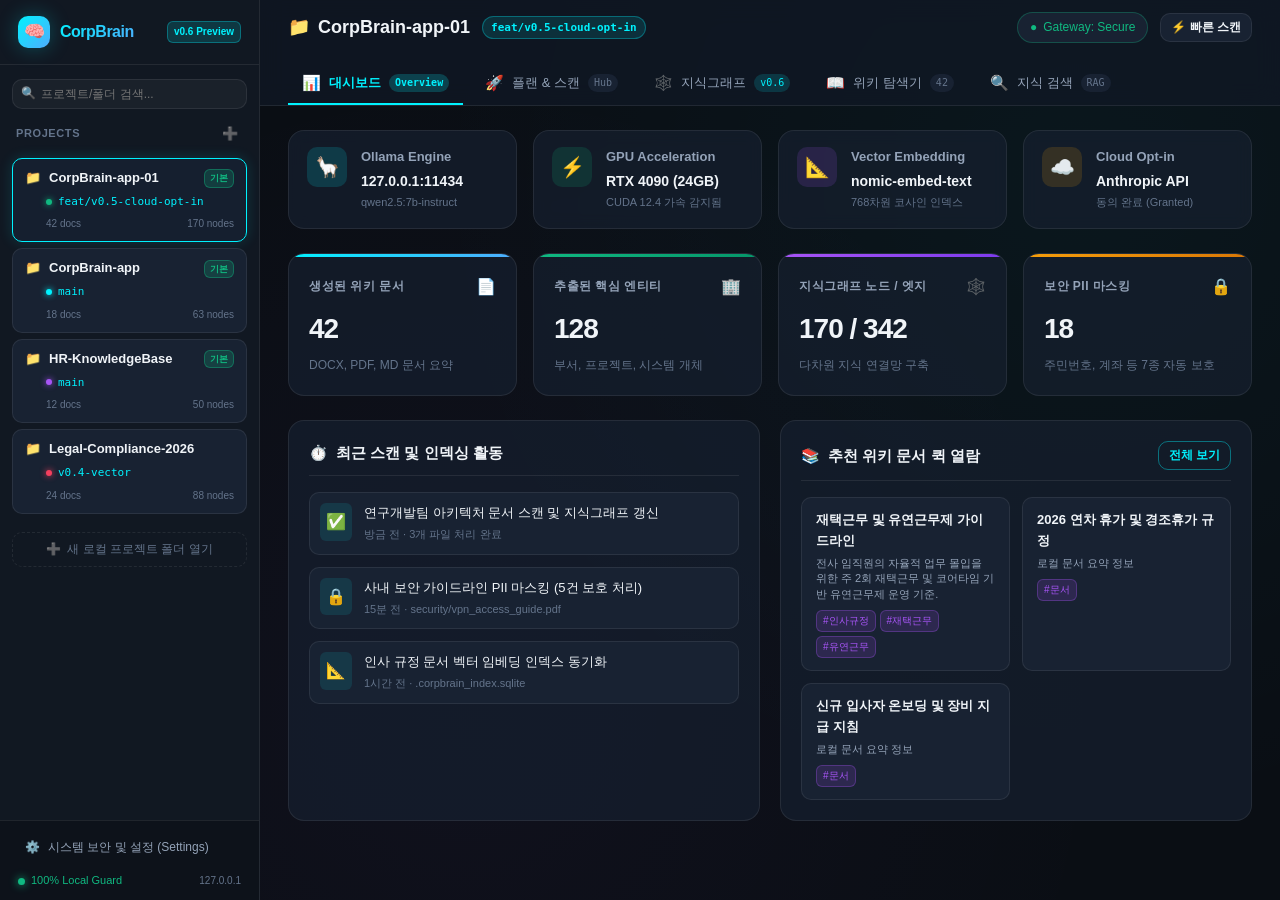
==== gui_preview/index.html @ b2df8613 "docs(v0.6): GUI 아키텍처·화면 설계 문서와 프리뷰 프로토타입 추가 v0.6 GUI 작업을 위한 기획 문서 5종과 정적 프리뷰(index.html·app.js·style" ====
<!DOCTYPE html>
<html lang="ko">
<head>
  <meta charset="UTF-8">
  <meta name="viewport" content="width=device-width, initial-scale=1.0">
  <title>CorpBrain v0.6 GUI - 100% 로컬 AI 지식 관리 솔루션</title>
  <link rel="stylesheet" href="style.css">
</head>
<body>

  <!-- =========================================================================
       Left Sidebar: Projects & Workspace Explorer (Slim & Focused)
       ========================================================================= -->
  <aside id="app-sidebar">
    <!-- Brand Section -->
    <div class="brand-section">
      <div class="brand-left">
        <div class="brand-icon">🧠</div>
        <div class="brand-info">
          <h1>CorpBrain</h1>
        </div>
      </div>
      <span class="brand-badge">v0.6 Preview</span>
    </div>

    <div class="sidebar-scroll-area">
      <!-- 1. Quick Project Search -->
      <div class="sidebar-search-box">
        <span class="sidebar-search-icon">🔍</span>
        <input type="text" class="sidebar-search-input" id="project-search-input" placeholder="프로젝트/폴더 검색...">
      </div>

      <!-- 2. Projects / Workspace Directory Section -->
      <div class="projects-header">
        <span class="projects-title">Projects</span>
        <div class="projects-actions">
          <button class="btn-icon-subtle" title="새 프로젝트 추가" id="btn-add-project">➕</button>
        </div>
      </div>

      <div class="project-list" id="project-list-container">
        
        <!-- Project 1: CorpBrain-app-01 (Active) -->
        <div class="project-card-item active" data-project-id="p1">
          <div class="project-card-top">
            <span class="project-card-icon">📁</span>
            <span class="project-card-name">CorpBrain-app-01</span>
            <span class="project-card-badge">기본</span>
          </div>
          <div class="project-card-branch">
            <div class="branch-dot"></div>
            <span>feat/v0.5-cloud-opt-in</span>
          </div>
          <div class="project-card-meta">
            <span>42 docs</span>
            <span>170 nodes</span>
          </div>
        </div>

        <!-- Project 2: CorpBrain-app -->
        <div class="project-card-item" data-project-id="p2">
          <div class="project-card-top">
            <span class="project-card-icon" style="color:var(--accent-cyan)">📁</span>
            <span class="project-card-name">CorpBrain-app</span>
            <span class="project-card-badge">기본</span>
          </div>
          <div class="project-card-branch">
            <div class="branch-dot" style="background:var(--accent-cyan); box-shadow:0 0 6px var(--accent-cyan)"></div>
            <span>main</span>
          </div>
          <div class="project-card-meta">
            <span>18 docs</span>
            <span>63 nodes</span>
          </div>
        </div>

        <!-- Project 3: HR-KnowledgeBase -->
        <div class="project-card-item" data-project-id="p3">
          <div class="project-card-top">
            <span class="project-card-icon" style="color:var(--accent-purple)">📁</span>
            <span class="project-card-name">HR-KnowledgeBase</span>
            <span class="project-card-badge">기본</span>
          </div>
          <div class="project-card-branch">
            <div class="branch-dot" style="background:var(--accent-purple); box-shadow:0 0 6px var(--accent-purple)"></div>
            <span>main</span>
          </div>
          <div class="project-card-meta">
            <span>12 docs</span>
            <span>50 nodes</span>
          </div>
        </div>

        <!-- Project 4: Legal-Compliance-2026 -->
        <div class="project-card-item" data-project-id="p4">
          <div class="project-card-top">
            <span class="project-card-icon" style="color:var(--accent-rose)">📁</span>
            <span class="project-card-name">Legal-Compliance-2026</span>
          </div>
          <div class="project-card-branch">
            <div class="branch-dot" style="background:var(--accent-rose); box-shadow:0 0 6px var(--accent-rose)"></div>
            <span>v0.4-vector</span>
          </div>
          <div class="project-card-meta">
            <span>24 docs</span>
            <span>88 nodes</span>
          </div>
        </div>

      </div>

      <button class="btn-add-project-sidebar" id="btn-add-folder">
        <span>➕</span>
        <span>새 로컬 프로젝트 폴더 열기</span>
      </button>

    </div>

    <!-- 3. Sidebar Global Footer -->
    <div class="sidebar-global-footer">
      <div class="global-nav-item" data-view="settings">
        <span>⚙️</span>
        <span>시스템 보안 및 설정 (Settings)</span>
      </div>

      <div class="local-indicator">
        <div style="display:flex; align-items:center; gap:6px;">
          <div class="pulse-dot"></div>
          <span>100% Local Guard</span>
        </div>
        <span style="font-size:10px; color:var(--text-muted)">127.0.0.1</span>
      </div>
    </div>
  </aside>

  <!-- =========================================================================
       Main Workspace with 2-Row Top Header & Horizontal Tabs
       ========================================================================= -->
  <main id="app-main">
    <!-- Top 2-Row Header -->
    <header id="app-header">
      <!-- Row 1: Workspace Title & Actions -->
      <div class="header-top-row">
        <div class="header-workspace-info">
          <div class="header-workspace-title">
            <span>📁</span>
            <span id="current-project-title">CorpBrain-app-01</span>
          </div>
          <span class="header-branch-pill" id="current-project-branch">feat/v0.5-cloud-opt-in</span>
        </div>

        <div class="header-actions">
          <div class="status-chip success">
            <span>●</span>
            <span>Gateway: Secure</span>
          </div>
          <button class="btn btn-secondary btn-sm" onclick="switchView('scan')">⚡ 빠른 스캔</button>
        </div>
      </div>

      <!-- Row 2: Top Horizontal Workspace Navigation Tabs (GitHub / Linear Style) -->
      <nav class="project-top-tabs">
        <div class="tab-item active" data-view="dashboard">
          <span class="tab-icon">📊</span>
          <span>대시보드</span>
          <span class="tab-badge" id="tab-badge-dashboard">Overview</span>
        </div>
        <div class="tab-item" data-view="scan">
          <span class="tab-icon">🚀</span>
          <span>플랜 & 스캔</span>
          <span class="tab-badge" id="tab-badge-scan">Hub</span>
        </div>
        <div class="tab-item" data-view="graph">
          <span class="tab-icon">🕸️</span>
          <span>지식그래프</span>
          <span class="tab-badge" id="tab-badge-graph" style="background:rgba(0,242,254,0.15); color:var(--accent-cyan)">v0.6</span>
        </div>
        <div class="tab-item" data-view="wiki">
          <span class="tab-icon">📖</span>
          <span>위키 탐색기</span>
          <span class="tab-badge" id="tab-badge-wiki">42</span>
        </div>
        <div class="tab-item" data-view="search">
          <span class="tab-icon">🔍</span>
          <span>지식 검색</span>
          <span class="tab-badge" id="tab-badge-search">RAG</span>
        </div>
      </nav>
    </header>

    <!-- =======================================================================
         View 1: Dashboard View
         ======================================================================= -->
    <section id="view-dashboard" class="view-content active">
      <div class="dashboard-grid">
        
        <!-- Doctor Health Checks -->
        <div class="doctor-cards-grid">
          <div class="doctor-card">
            <div class="doctor-card-icon ollama">🦙</div>
            <div class="doctor-card-content">
              <div class="doctor-card-title">Ollama Engine</div>
              <div class="doctor-card-value">127.0.0.1:11434</div>
              <div class="doctor-card-sub">qwen2.5:7b-instruct</div>
            </div>
          </div>

          <div class="doctor-card">
            <div class="doctor-card-icon gpu">⚡</div>
            <div class="doctor-card-content">
              <div class="doctor-card-title">GPU Acceleration</div>
              <div class="doctor-card-value">RTX 4090 (24GB)</div>
              <div class="doctor-card-sub">CUDA 12.4 가속 감지됨</div>
            </div>
          </div>

          <div class="doctor-card">
            <div class="doctor-card-icon embed">📐</div>
            <div class="doctor-card-content">
              <div class="doctor-card-title">Vector Embedding</div>
              <div class="doctor-card-value">nomic-embed-text</div>
              <div class="doctor-card-sub">768차원 코사인 인덱스</div>
            </div>
          </div>

          <div class="doctor-card">
            <div class="doctor-card-icon cloud">☁️</div>
            <div class="doctor-card-content">
              <div class="doctor-card-title">Cloud Opt-in</div>
              <div class="doctor-card-value">Anthropic API</div>
              <div class="doctor-card-sub">동의 완료 (Granted)</div>
            </div>
          </div>
        </div>

        <!-- Metrics Row -->
        <div class="metrics-row">
          <div class="metric-box">
            <div class="metric-header">
              <span class="metric-title">생성된 위키 문서</span>
              <span>📄</span>
            </div>
            <div class="metric-number" id="metric-wiki-count">42</div>
            <div class="metric-desc">DOCX, PDF, MD 문서 요약</div>
          </div>

          <div class="metric-box emerald">
            <div class="metric-header">
              <span class="metric-title">추출된 핵심 엔티티</span>
              <span>🏢</span>
            </div>
            <div class="metric-number" id="metric-entity-count">128</div>
            <div class="metric-desc">부서, 프로젝트, 시스템 개체</div>
          </div>

          <div class="metric-box purple">
            <div class="metric-header">
              <span class="metric-title">지식그래프 노드 / 엣지</span>
              <span>🕸️</span>
            </div>
            <div class="metric-number" id="metric-graph-count">170 / 342</div>
            <div class="metric-desc">다차원 지식 연결망 구축</div>
          </div>

          <div class="metric-box amber">
            <div class="metric-header">
              <span class="metric-title">보안 PII 마스킹</span>
              <span>🔒</span>
            </div>
            <div class="metric-number" id="metric-pii-count">18</div>
            <div class="metric-desc">주민번호, 계좌 등 7종 자동 보호</div>
          </div>
        </div>

        <!-- Bottom Grid -->
        <div class="dashboard-bottom-grid">
          <!-- Recent Activity -->
          <div class="dash-panel">
            <div class="dash-panel-header">
              <div class="dash-panel-title"><span>⏱️</span> 최근 스캔 및 인덱싱 활동</div>
            </div>
            <div class="activity-list" id="dashboard-activity-list">
              <!-- Rendered by JS -->
            </div>
          </div>

          <!-- Quick Wiki Cards -->
          <div class="dash-panel">
            <div class="dash-panel-header">
              <div class="dash-panel-title"><span>📚</span> 추천 위키 문서 퀵 열람</div>
              <button class="btn btn-outline btn-sm" onclick="switchView('wiki')">전체 보기</button>
            </div>
            <div class="wiki-card-grid" id="quick-wiki-container">
              <!-- Dynamically Populated -->
            </div>
          </div>
        </div>

      </div>
    </section>

    <!-- =======================================================================
         View 2: Plan & Scan Hub
         ======================================================================= -->
    <section id="view-scan" class="view-content">
      <div class="scan-container">
        
        <!-- Scan Config Form -->
        <div class="config-card">
          <div class="form-grid">
            <div class="form-group">
              <label class="form-label">📂 스캔 대상 입력 폴더 (Input Folder)</label>
              <input type="text" class="form-input" value="./CorpBrain-app-01/inbox" id="scan-input-folder">
            </div>
            <div class="form-group">
              <label class="form-label">📁 위키 출력 폴더 (Output Folder)</label>
              <input type="text" class="form-input" value="./CorpBrain-app-01/corpbrain_wiki" id="scan-output-folder">
            </div>
            <div class="form-group">
              <label class="form-label">🤖 요약 엔진 (Summarize Engine)</label>
              <select class="form-select" id="scan-engine-select">
                <option value="local">Local (Ollama - qwen2.5:7b-instruct)</option>
                <option value="cloud">Cloud (Anthropic Claude Haiku - 옵트인 동의 완료)</option>
              </select>
            </div>
            <div class="form-group">
              <label class="form-label">📐 임베딩 모델 (Vector Embedding)</label>
              <input type="text" class="form-input" value="nomic-embed-text (로컬 고정)" readonly style="color:var(--text-muted)">
            </div>
          </div>

          <div class="gate-toggles">
            <label class="toggle-label">
              <input type="checkbox" checked id="gate-gpu"> GPU 가속 필수 검사 (v0.3 Gate)
            </label>
            <label class="toggle-label">
              <input type="checkbox" checked id="gate-size"> 최대 파일 크기 제한 (20MB)
            </label>
            <label class="toggle-label">
              <input type="checkbox" checked id="gate-token"> 토큰 예산 상한 제한 (200,000 Tokens)
            </label>
          </div>

          <div class="scan-actions-bar">
            <button class="btn btn-secondary" id="btn-run-plan">📊 Pre-scan 계량 실행 (Plan)</button>
            <button class="btn btn-primary" id="btn-run-scan">⚡ 전체 스캔 및 위키 생성 시작 (Scan)</button>
          </div>
        </div>

        <!-- Pre-Scan (Plan) Report Card -->
        <div class="plan-report-card" id="plan-report-card" style="display:none;">
          <div class="dash-panel-title" style="margin-bottom:12px;">📊 Pre-Scan 계량 리포트 (LLM/네트워크 0회)</div>
          
          <div class="plan-stats-bar">
            <div class="plan-stat-item">
              <div class="plan-stat-label">스캔 대상 파일</div>
              <div class="plan-stat-val" id="plan-stat-files">5개 문서</div>
            </div>
            <div class="plan-stat-item">
              <div class="plan-stat-label">예상 총 토큰 수</div>
              <div class="plan-stat-val" id="plan-stat-tokens">24,500 Tokens</div>
            </div>
            <div class="plan-stat-item">
              <div class="plan-stat-label">GPU 예상 소요시간</div>
              <div class="plan-stat-val" id="plan-stat-time">약 18초</div>
            </div>
            <div class="plan-stat-item">
              <div class="plan-stat-label">게이트 판정</div>
              <div class="plan-stat-val" style="color:var(--accent-emerald)">PASS (모두 통과)</div>
            </div>
          </div>

          <div class="table-wrapper">
            <table class="data-table">
              <thead>
                <tr>
                  <th>파일명</th>
                  <th>형식</th>
                  <th>파일 크기</th>
                  <th>중요도 점수</th>
                  <th>예상 토큰</th>
                  <th>게이트 판정</th>
                </tr>
              </thead>
              <tbody id="plan-table-tbody">
                <tr>
                  <td>hr/remote_work_policy.docx</td>
                  <td>.docx</td>
                  <td>1.4 MB</td>
                  <td><span class="badge-status pass">88점 (높음)</span></td>
                  <td>4,200 t</td>
                  <td><span class="badge-status pass">PASS</span></td>
                </tr>
                <tr>
                  <td>hr/annual_leave_2026.pdf</td>
                  <td>.pdf</td>
                  <td>890 KB</td>
                  <td><span class="badge-status pass">75점 (보통)</span></td>
                  <td>2,800 t</td>
                  <td><span class="badge-status pass">PASS</span></td>
                </tr>
                <tr>
                  <td>security/vpn_access_guide.pdf</td>
                  <td>.pdf</td>
                  <td>3.2 MB</td>
                  <td><span class="badge-status pass">92점 (최상)</span></td>
                  <td>8,500 t</td>
                  <td><span class="badge-status pass">PASS</span></td>
                </tr>
                <tr>
                  <td>security/pii_handling_standard.docx</td>
                  <td>.docx</td>
                  <td>1.8 MB</td>
                  <td><span class="badge-status pass">85점 (높음)</span></td>
                  <td>5,100 t</td>
                  <td><span class="badge-status pass">PASS</span></td>
                </tr>
                <tr>
                  <td>rnd/corpbain_arch_spec.md</td>
                  <td>.md</td>
                  <td>1.1 MB</td>
                  <td><span class="badge-status pass">90점 (최상)</span></td>
                  <td>3,900 t</td>
                  <td><span class="badge-status pass">PASS</span></td>
                </tr>
              </tbody>
            </table>
          </div>
        </div>

        <!-- Live Scan Progress Stream Card -->
        <div class="scan-progress-card" id="scan-progress-card" style="display:none;">
          <div class="progress-header">
            <div class="dash-panel-title">⚡ 실시간 파이프라인 처리 스트림</div>
            <div style="font-weight:700; color:var(--accent-cyan);" id="scan-progress-percent">0%</div>
          </div>
          <div class="progress-bar-container">
            <div class="progress-bar-fill" id="scan-progress-fill"></div>
          </div>
          <div class="stream-log-box" id="scan-log-stream">
            <!-- Log entries stream -->
          </div>
        </div>

      </div>
    </section>

    <!-- =======================================================================
         View 3: Knowledge Graph View (v0.6 Signature)
         ======================================================================= -->
    <section id="view-graph" class="view-content" style="padding:16px;">
      <div class="graph-view-wrapper">
        <canvas id="graph-canvas"></canvas>

        <!-- Canvas Controls -->
        <div class="graph-toolbar">
          <button class="btn btn-secondary btn-sm" id="btn-zoom-in">➕ 줌 인</button>
          <button class="btn btn-secondary btn-sm" id="btn-zoom-out">➖ 줌 아웃</button>
          <button class="btn btn-secondary btn-sm" id="btn-zoom-reset">🎯 중앙 정렬</button>
        </div>

        <!-- Legend -->
        <div class="graph-legend">
          <div class="legend-item">
            <div class="legend-dot doc"></div>
            <span id="legend-doc-count">문서 노드 (42)</span>
          </div>
          <div class="legend-item">
            <div class="legend-dot entity"></div>
            <span id="legend-entity-count">엔티티 노드 (128)</span>
          </div>
          <div class="legend-item">
            <div class="legend-dot tag"></div>
            <span id="legend-tag-count">분류 태그 (18)</span>
          </div>
        </div>

        <!-- Side Inspector Panel -->
        <div class="graph-inspector-panel" id="graph-inspector-panel">
          <div class="inspector-header">
            <div>
              <div class="inspector-type" id="inspector-node-type">DOCUMENT</div>
              <div class="inspector-title" id="inspector-node-title">문서 제목</div>
            </div>
            <button class="close-btn" id="btn-close-inspector">&times;</button>
          </div>

          <div class="inspector-section-title">📌 핵심 요약</div>
          <div class="inspector-summary" id="inspector-summary-text">
            문서 요약 정보가 표시됩니다.
          </div>

          <div class="inspector-section-title">🔗 연결된 지식 노드 (이웃 관계)</div>
          <div class="connected-nodes-list" id="inspector-connected-list">
            <!-- Connected items -->
          </div>

          <button class="btn btn-primary btn-sm" id="btn-open-wiki-from-graph" style="margin-top:auto;">
            📖 위키 리더에서 전체 문서 열기
          </button>
        </div>

      </div>
    </section>

    <!-- =======================================================================
         View 4: Wiki Explorer & Reader
         ======================================================================= -->
    <section id="view-wiki" class="view-content" style="padding:16px;">
      <div class="wiki-split-layout">
        
        <!-- Left: Tree Panel -->
        <div class="wiki-tree-panel">
          <input type="text" class="tree-search-input" placeholder="위키 문서 검색...">
          <div id="wiki-tree-container" style="display:flex; flex-direction:column; gap:12px;">
            <!-- Tree list rendered by JS -->
          </div>
        </div>

        <!-- Center: Markdown Reader Main -->
        <div class="wiki-reader-main" id="wiki-reader-content">
          <!-- Rendered by JS -->
        </div>

        <!-- Right: Wiki Context Panel -->
        <div class="wiki-context-panel">
          <div class="dash-panel-title" style="font-size:13px;">📋 문서 메타 정보</div>
          <div style="font-size:12px; color:var(--text-secondary); line-height:1.6;">
            <div>원문 형식: <strong style="color:var(--text-primary)" id="meta-doc-format">DOCX 텍스트</strong></div>
            <div>스캔 소요: <strong style="color:var(--text-primary)">2.4초</strong></div>
            <div>임베딩 차원: <strong style="color:var(--text-primary)">768 dim</strong></div>
          </div>

          <div class="dash-panel-title" style="font-size:13px; margin-top:10px;">🔒 PII 마스킹 이력</div>
          <div style="font-size:11px; color:var(--accent-amber); background:rgba(245,158,11,0.1); padding:8px; border-radius:var(--radius-sm); border:1px solid rgba(245,158,11,0.2);">
            • 휴대전화번호 1건 마스킹<br>
            • 사내 이메일 1건 마스킹
          </div>

          <div class="dash-panel-title" style="font-size:13px; margin-top:10px;">🕸️ 지식그래프 연관 문서</div>
          <div class="connected-nodes-list">
            <div class="connected-node-item" onclick="switchView('graph')">
              <span>사내 보안 인증 가이드</span>
              <span class="badge-status pass">ref</span>
            </div>
            <div class="connected-node-item" onclick="switchView('graph')">
              <span>2026 연차 휴가 규정</span>
              <span class="badge-status pass">tag</span>
            </div>
          </div>
        </div>

      </div>
    </section>

    <!-- =======================================================================
         View 5: Hybrid Search
         ======================================================================= -->
    <section id="view-search" class="view-content">
      <div class="search-view-container">
        
        <div class="search-input-box">
          <span class="search-icon-pos">🔍</span>
          <input type="text" id="hybrid-search-input" placeholder="현재 프로젝트 문서에서 검색할 키워드를 입력하세요... (예: 재택근무 코어타임, VPN 접속)">
        </div>

        <div class="search-suggestions">
          <span>추천 검색어:</span>
          <span class="suggestion-chip">재택근무 규정</span>
          <span class="suggestion-chip">VPN 접속 및 2단계 인증</span>
          <span class="suggestion-chip">CorpBrain 아키텍처</span>
          <span class="suggestion-chip">개인정보 PII 표준</span>
        </div>

        <div class="search-results-list" id="hybrid-search-results">
          <!-- Populated by JS -->
        </div>

      </div>
    </section>

    <!-- =======================================================================
         View 6: Settings & Governance (Global Scope)
         ======================================================================= -->
    <section id="view-settings" class="view-content">
      <div class="settings-container">
        
        <!-- Cloud Opt-in Consent -->
        <div class="settings-card">
          <div class="settings-card-title"><span>☁️</span> 클라우드 엔진 옵트인 동의 관리 (corpbrain consent)</div>
          <div class="settings-card-desc">
            기본 동작은 100% 로컬(Ollama)이며, 동의를 부여한 경우에만 Anthropic API 클라우드 요약 경로를 사용합니다.
          </div>

          <div class="consent-toggle-row">
            <div>
              <div style="font-weight:600; font-size:14px;">클라우드 요약 엔진 사용 동의 (Anthropic Claude)</div>
              <div style="font-size:12px; color:var(--text-muted); margin-top:2px;" id="cloud-consent-status">동의 부여됨 (Granted)</div>
            </div>
            <label class="switch">
              <input type="checkbox" checked id="cloud-consent-toggle">
              <span class="slider"></span>
            </label>
          </div>
        </div>

        <!-- PII Rules -->
        <div class="settings-card">
          <div class="settings-card-title"><span>🔒</span> 한국 특화 7종 PII 마스킹 규칙 및 실시간 테스터</div>
          <div class="settings-card-desc">
            외부 클라우드 전송 전 단일 관문(Gateway)에서 정규식 기반으로 자동 탐지 및 마스킹 처리됩니다.
          </div>

          <div class="pii-rules-grid">
            <div class="pii-rule-item">1. 주민등록번호</div>
            <div class="pii-rule-item">2. 휴대전화번호</div>
            <div class="pii-rule-item">3. 이메일 주소</div>
            <div class="pii-rule-item">4. 계좌번호</div>
            <div class="pii-rule-item">5. 신용카드번호</div>
            <div class="pii-rule-item">6. 사업자등록번호</div>
          </div>

          <div class="pii-tester-box">
            <label class="form-label">실시간 PII 마스킹 테스트 인풋:</label>
            <input type="text" class="form-input" id="pii-test-input" value="담당자 홍길동(010-1234-5678, test@corp.com) 주민번호 900101-1234567">
            <label class="form-label" style="margin-top:8px;">마스킹 처리 결과 (Gateway 통과 Payload):</label>
            <input type="text" class="form-input" id="pii-test-output" value="담당자 홍길동([PII: 휴대전화번호:***], [PII: 이메일:***]) 주민번호 [PII: 주민등록번호:***]" readonly style="color:var(--accent-amber)">
          </div>
        </div>

      </div>
    </section>

  </main>

  <script src="app.js"></script>
</body>
</html>
---- gui_preview/style.css ----
/* ==========================================================================
   CorpBrain v0.6 GUI Prototype Design System
   Aesthetic: Dark Modern Glassmorphism, Neon Cyan & Emerald Accents
   Architecture: 2-Axis (Sidebar Projects + Top Workspace Tabs)
   ========================================================================== */

:root {
  --bg-primary: #0a0e14;
  --bg-secondary: #111822;
  --bg-tertiary: #182232;
  --bg-card: rgba(22, 32, 48, 0.7);
  --bg-card-hover: rgba(30, 44, 66, 0.85);
  --bg-glass: rgba(16, 24, 38, 0.75);
  --border-glass: rgba(255, 255, 255, 0.08);
  --border-active: rgba(0, 242, 254, 0.4);

  --text-primary: #f0f4f8;
  --text-secondary: #94a3b8;
  --text-muted: #64748b;
  --text-inverse: #0a0e14;

  --accent-cyan: #00f2fe;
  --accent-blue: #4facfe;
  --accent-emerald: #10b981;
  --accent-purple: #a855f7;
  --accent-amber: #f59e0b;
  --accent-rose: #f43f5e;

  --gradient-primary: linear-gradient(135deg, #00f2fe 0%, #4facfe 100%);
  --gradient-emerald: linear-gradient(135deg, #10b981 0%, #059669 100%);
  --gradient-purple: linear-gradient(135deg, #a855f7 0%, #7c3aed 100%);
  --gradient-amber: linear-gradient(135deg, #f59e0b 0%, #d97706 100%);

  --shadow-sm: 0 2px 8px rgba(0, 0, 0, 0.4);
  --shadow-md: 0 8px 24px rgba(0, 0, 0, 0.5);
  --shadow-lg: 0 16px 36px rgba(0, 0, 0, 0.6);
  --shadow-glow: 0 0 20px rgba(0, 242, 254, 0.25);

  --radius-sm: 6px;
  --radius-md: 10px;
  --radius-lg: 16px;
  --radius-full: 9999px;

  --font-sans: 'Pretendard', -apple-system, BlinkMacSystemFont, 'Segoe UI', Roboto, Helvetica, Arial, sans-serif;
  --font-mono: 'JetBrains Mono', 'Fira Code', Consolas, monospace;

  --sidebar-width: 260px;
  --header-height: 106px; /* 2-Row Header (Title row + Tab row) */
}

* {
  margin: 0;
  padding: 0;
  box-sizing: border-box;
}

body {
  font-family: var(--font-sans);
  background-color: var(--bg-primary);
  color: var(--text-primary);
  line-height: 1.6;
  overflow: hidden;
  height: 100vh;
  width: 100vw;
  display: flex;
}

/* Scrollbar styling */
::-webkit-scrollbar {
  width: 5px;
  height: 5px;
}
::-webkit-scrollbar-track {
  background: transparent;
}
::-webkit-scrollbar-thumb {
  background: var(--bg-tertiary);
  border-radius: var(--radius-full);
}
::-webkit-scrollbar-thumb:hover {
  background: var(--text-muted);
}

/* ==========================================================================
   Left Sidebar: Projects & Workspaces Focus
   ========================================================================== */

#app-sidebar {
  width: var(--sidebar-width);
  height: 100vh;
  background: var(--bg-secondary);
  border-right: 1px solid var(--border-glass);
  display: flex;
  flex-direction: column;
  flex-shrink: 0;
  z-index: 100;
  backdrop-filter: blur(12px);
}

.brand-section {
  padding: 16px 18px;
  display: flex;
  align-items: center;
  justify-content: space-between;
  border-bottom: 1px solid var(--border-glass);
}

.brand-left {
  display: flex;
  align-items: center;
  gap: 10px;
}

.brand-icon {
  width: 32px;
  height: 32px;
  background: var(--gradient-primary);
  border-radius: var(--radius-md);
  display: flex;
  align-items: center;
  justify-content: center;
  font-size: 17px;
  box-shadow: var(--shadow-glow);
}

.brand-info h1 {
  font-size: 16px;
  font-weight: 700;
  letter-spacing: -0.5px;
  background: var(--gradient-primary);
  -webkit-background-clip: text;
  -webkit-text-fill-color: transparent;
}

.brand-badge {
  font-size: 10px;
  font-weight: 600;
  padding: 2px 6px;
  background: rgba(0, 242, 254, 0.15);
  color: var(--accent-cyan);
  border: 1px solid rgba(0, 242, 254, 0.3);
  border-radius: var(--radius-sm);
}

.sidebar-scroll-area {
  flex: 1;
  overflow-y: auto;
  padding: 14px 12px;
  display: flex;
  flex-direction: column;
  gap: 14px;
}

/* Sidebar Search */
.sidebar-search-box {
  position: relative;
}

.sidebar-search-input {
  width: 100%;
  padding: 7px 10px 7px 28px;
  background: rgba(255, 255, 255, 0.04);
  border: 1px solid var(--border-glass);
  border-radius: var(--radius-md);
  color: var(--text-primary);
  font-size: 12px;
  font-family: inherit;
  transition: all 0.2s ease;
}

.sidebar-search-input:focus {
  outline: none;
  background: var(--bg-tertiary);
  border-color: var(--accent-cyan);
  box-shadow: 0 0 10px rgba(0, 242, 254, 0.15);
}

.sidebar-search-icon {
  position: absolute;
  left: 9px;
  top: 50%;
  transform: translateY(-50%);
  font-size: 12px;
  color: var(--text-muted);
}

/* Projects Directory List */
.projects-header {
  display: flex;
  align-items: center;
  justify-content: space-between;
  padding: 0 4px;
}

.projects-title {
  font-size: 11px;
  font-weight: 700;
  color: var(--text-muted);
  text-transform: uppercase;
  letter-spacing: 0.6px;
}

.projects-actions {
  display: flex;
  align-items: center;
  gap: 4px;
}

.btn-icon-subtle {
  background: transparent;
  border: none;
  color: var(--text-muted);
  font-size: 13px;
  padding: 3px 5px;
  border-radius: var(--radius-sm);
  cursor: pointer;
  transition: all 0.15s;
}

.btn-icon-subtle:hover {
  background: var(--bg-tertiary);
  color: var(--text-primary);
}

.project-list {
  display: flex;
  flex-direction: column;
  gap: 6px;
}

.project-card-item {
  padding: 9px 12px;
  background: var(--bg-tertiary);
  border: 1px solid var(--border-glass);
  border-radius: var(--radius-md);
  cursor: pointer;
  transition: all 0.2s ease;
  display: flex;
  flex-direction: column;
  gap: 4px;
}

.project-card-item:hover {
  background: var(--bg-card-hover);
  border-color: rgba(255, 255, 255, 0.15);
}

.project-card-item.active {
  background: rgba(22, 32, 48, 0.95);
  border-color: var(--accent-cyan);
  box-shadow: 0 0 14px rgba(0, 242, 254, 0.15);
}

.project-card-top {
  display: flex;
  align-items: center;
  gap: 8px;
}

.project-card-icon {
  font-size: 13px;
  color: var(--accent-amber);
}

.project-card-name {
  font-size: 13px;
  font-weight: 700;
  color: var(--text-primary);
}

.project-card-badge {
  margin-left: auto;
  font-size: 9px;
  font-weight: 600;
  padding: 1px 5px;
  border-radius: var(--radius-sm);
  background: rgba(16, 185, 129, 0.2);
  color: var(--accent-emerald);
  border: 1px solid rgba(16, 185, 129, 0.4);
}

.project-card-branch {
  display: flex;
  align-items: center;
  gap: 6px;
  font-size: 11px;
  font-family: var(--font-mono);
  color: var(--accent-cyan);
  padding-left: 21px;
}

.branch-dot {
  width: 6px;
  height: 6px;
  border-radius: 50%;
  background: var(--accent-emerald);
  box-shadow: 0 0 6px var(--accent-emerald);
}

.project-card-meta {
  display: flex;
  align-items: center;
  justify-content: space-between;
  font-size: 10px;
  color: var(--text-muted);
  padding-left: 21px;
  margin-top: 2px;
}

.btn-add-project-sidebar {
  display: flex;
  align-items: center;
  justify-content: center;
  gap: 6px;
  padding: 8px 10px;
  background: transparent;
  border: 1px dashed var(--border-glass);
  border-radius: var(--radius-md);
  color: var(--text-muted);
  font-size: 12px;
  cursor: pointer;
  transition: all 0.2s;
  margin-top: 4px;
}

.btn-add-project-sidebar:hover {
  border-color: var(--accent-cyan);
  color: var(--accent-cyan);
  background: rgba(0, 242, 254, 0.05);
}

/* Sidebar Global Footer */
.sidebar-global-footer {
  padding: 10px 14px;
  border-top: 1px solid var(--border-glass);
  background: rgba(10, 14, 20, 0.6);
  display: flex;
  flex-direction: column;
  gap: 8px;
}

.global-nav-item {
  display: flex;
  align-items: center;
  gap: 8px;
  padding: 6px 10px;
  color: var(--text-secondary);
  font-size: 12px;
  font-weight: 500;
  border-radius: var(--radius-md);
  cursor: pointer;
  transition: all 0.15s;
  border: 1px solid transparent;
}

.global-nav-item:hover {
  background: var(--bg-tertiary);
  color: var(--text-primary);
}

.global-nav-item.active {
  background: rgba(168, 85, 247, 0.15);
  color: var(--accent-purple);
  border-color: rgba(168, 85, 247, 0.3);
  font-weight: 600;
}

.local-indicator {
  display: flex;
  align-items: center;
  justify-content: space-between;
  font-size: 11px;
  color: var(--accent-emerald);
  font-weight: 500;
  padding: 0 4px;
}

.pulse-dot {
  width: 7px;
  height: 7px;
  background: var(--accent-emerald);
  border-radius: 50%;
  box-shadow: 0 0 8px var(--accent-emerald);
  animation: pulse 2s infinite;
}

@keyframes pulse {
  0% { transform: scale(0.95); opacity: 0.8; }
  50% { transform: scale(1.2); opacity: 1; box-shadow: 0 0 12px var(--accent-emerald); }
  100% { transform: scale(0.95); opacity: 0.8; }
}

/* ==========================================================================
   Main Workspace: 2-Row Top Header with Horizontal Tabs
   ========================================================================== */

#app-main {
  flex: 1;
  height: 100vh;
  display: flex;
  flex-direction: column;
  overflow: hidden;
  background: radial-gradient(circle at 80% 20%, rgba(0, 242, 254, 0.04) 0%, transparent 60%),
              radial-gradient(circle at 20% 80%, rgba(168, 85, 247, 0.04) 0%, transparent 60%);
}

#app-header {
  height: var(--header-height);
  padding: 12px 28px 0;
  border-bottom: 1px solid var(--border-glass);
  display: flex;
  flex-direction: column;
  justify-content: space-between;
  background: var(--bg-glass);
  backdrop-filter: blur(12px);
  z-index: 50;
}

/* Row 1: Workspace Title & Actions */
.header-top-row {
  display: flex;
  align-items: center;
  justify-content: space-between;
}

.header-workspace-info {
  display: flex;
  align-items: center;
  gap: 12px;
}

.header-workspace-title {
  font-size: 18px;
  font-weight: 700;
  color: var(--text-primary);
  display: flex;
  align-items: center;
  gap: 8px;
}

.header-branch-pill {
  font-size: 11px;
  font-weight: 600;
  font-family: var(--font-mono);
  padding: 2px 8px;
  border-radius: var(--radius-full);
  background: rgba(0, 242, 254, 0.12);
  color: var(--accent-cyan);
  border: 1px solid rgba(0, 242, 254, 0.3);
}

.header-actions {
  display: flex;
  align-items: center;
  gap: 12px;
}

.status-chip {
  display: flex;
  align-items: center;
  gap: 6px;
  font-size: 12px;
  padding: 5px 12px;
  border-radius: var(--radius-full);
  background: var(--bg-tertiary);
  border: 1px solid var(--border-glass);
  color: var(--text-secondary);
}

.status-chip.success {
  border-color: rgba(16, 185, 129, 0.3);
  color: var(--accent-emerald);
}

/* Row 2: Top Horizontal Navigation Tabs (Linear / GitHub Style) */
.project-top-tabs {
  display: flex;
  align-items: center;
  gap: 8px;
  margin-top: 8px;
}

.tab-item {
  display: flex;
  align-items: center;
  gap: 8px;
  padding: 8px 14px;
  font-size: 13px;
  font-weight: 500;
  color: var(--text-secondary);
  cursor: pointer;
  border-bottom: 2px solid transparent;
  transition: all 0.2s ease;
  user-select: none;
}

.tab-item:hover {
  color: var(--text-primary);
  background: rgba(255, 255, 255, 0.03);
  border-radius: var(--radius-sm) var(--radius-sm) 0 0;
}

.tab-item.active {
  color: var(--accent-cyan);
  font-weight: 700;
  border-bottom-color: var(--accent-cyan);
}

.tab-item .tab-icon {
  font-size: 15px;
}

.tab-item .tab-badge {
  font-size: 10px;
  padding: 1px 6px;
  border-radius: var(--radius-full);
  background: var(--bg-tertiary);
  color: var(--text-muted);
  font-family: var(--font-mono);
}

.tab-item.active .tab-badge {
  background: rgba(0, 242, 254, 0.2);
  color: var(--accent-cyan);
}

/* Buttons */
.btn {
  display: inline-flex;
  align-items: center;
  justify-content: center;
  gap: 8px;
  padding: 7px 14px;
  font-size: 12px;
  font-weight: 600;
  border-radius: var(--radius-md);
  border: 1px solid transparent;
  cursor: pointer;
  transition: all 0.2s ease;
  font-family: inherit;
}

.btn-primary {
  background: var(--gradient-primary);
  color: var(--text-inverse);
  box-shadow: 0 2px 10px rgba(0, 242, 254, 0.3);
}

.btn-primary:hover {
  box-shadow: 0 4px 16px rgba(0, 242, 254, 0.5);
  transform: translateY(-1px);
}

.btn-secondary {
  background: var(--bg-tertiary);
  color: var(--text-primary);
  border-color: var(--border-glass);
}

.btn-secondary:hover {
  background: var(--bg-card-hover);
  border-color: rgba(255, 255, 255, 0.2);
}

.btn-outline {
  background: transparent;
  color: var(--accent-cyan);
  border-color: rgba(0, 242, 254, 0.4);
}

.btn-outline:hover {
  background: rgba(0, 242, 254, 0.1);
}

.btn-sm {
  padding: 5px 10px;
  font-size: 12px;
}

/* ==========================================================================
   Views Container
   ========================================================================== */

.view-content {
  flex: 1;
  overflow-y: auto;
  padding: 24px 28px;
  display: none;
}

.view-content.active {
  display: block;
  animation: fadeIn 0.25s ease-in-out;
}

@keyframes fadeIn {
  from { opacity: 0; transform: translateY(6px); }
  to { opacity: 1; transform: translateY(0); }
}

/* Common Components (Dashboard, Scan, Graph, Wiki, Search, Settings) */
.dashboard-grid { display: flex; flex-direction: column; gap: 24px; }
.doctor-cards-grid { display: grid; grid-template-columns: repeat(4, 1fr); gap: 16px; }
.doctor-card { background: var(--bg-card); border: 1px solid var(--border-glass); border-radius: var(--radius-lg); padding: 16px 18px; display: flex; align-items: flex-start; gap: 14px; backdrop-filter: blur(8px); transition: transform 0.2s, border-color 0.2s; }
.doctor-card:hover { border-color: var(--border-active); transform: translateY(-2px); }
.doctor-card-icon { width: 40px; height: 40px; border-radius: var(--radius-md); display: flex; align-items: center; justify-content: center; font-size: 20px; flex-shrink: 0; }
.doctor-card-icon.ollama { background: rgba(0, 242, 254, 0.15); color: var(--accent-cyan); }
.doctor-card-icon.gpu { background: rgba(16, 185, 129, 0.15); color: var(--accent-emerald); }
.doctor-card-icon.embed { background: rgba(168, 85, 247, 0.15); color: var(--accent-purple); }
.doctor-card-icon.cloud { background: rgba(245, 158, 11, 0.15); color: var(--accent-amber); }
.doctor-card-content { flex: 1; }
.doctor-card-title { font-size: 13px; font-weight: 600; color: var(--text-secondary); }
.doctor-card-value { font-size: 14px; font-weight: 700; color: var(--text-primary); margin: 2px 0; }
.doctor-card-sub { font-size: 11px; color: var(--text-muted); }

.metrics-row { display: grid; grid-template-columns: repeat(4, 1fr); gap: 16px; }
.metric-box { background: var(--bg-card); border: 1px solid var(--border-glass); border-radius: var(--radius-lg); padding: 20px; position: relative; overflow: hidden; }
.metric-box::before { content: ''; position: absolute; top: 0; left: 0; right: 0; height: 3px; background: var(--gradient-primary); }
.metric-box.emerald::before { background: var(--gradient-emerald); }
.metric-box.purple::before { background: var(--gradient-purple); }
.metric-box.amber::before { background: var(--gradient-amber); }
.metric-header { display: flex; justify-content: space-between; align-items: center; margin-bottom: 8px; }
.metric-title { font-size: 12px; font-weight: 600; color: var(--text-secondary); text-transform: uppercase; letter-spacing: 0.5px; }
.metric-number { font-size: 28px; font-weight: 800; letter-spacing: -1px; color: var(--text-primary); }
.metric-desc { font-size: 12px; color: var(--text-muted); margin-top: 4px; }

.dashboard-bottom-grid { display: grid; grid-template-columns: 1fr 1fr; gap: 20px; }
.dash-panel { background: var(--bg-card); border: 1px solid var(--border-glass); border-radius: var(--radius-lg); padding: 20px; }
.dash-panel-header { display: flex; justify-content: space-between; align-items: center; margin-bottom: 16px; padding-bottom: 10px; border-bottom: 1px solid var(--border-glass); }
.dash-panel-title { font-size: 15px; font-weight: 600; display: flex; align-items: center; gap: 8px; }
.activity-list { display: flex; flex-direction: column; gap: 12px; }
.activity-item { display: flex; align-items: flex-start; gap: 12px; padding: 10px; background: var(--bg-tertiary); border-radius: var(--radius-md); border: 1px solid var(--border-glass); }
.activity-icon { font-size: 16px; padding: 6px; border-radius: var(--radius-sm); background: rgba(0, 242, 254, 0.1); }
.activity-info { flex: 1; }
.activity-text { font-size: 13px; font-weight: 500; color: var(--text-primary); }
.activity-time { font-size: 11px; color: var(--text-muted); margin-top: 2px; }
.wiki-card-grid { display: grid; grid-template-columns: 1fr 1fr; gap: 12px; }
.quick-wiki-card { padding: 12px 14px; background: var(--bg-tertiary); border: 1px solid var(--border-glass); border-radius: var(--radius-md); cursor: pointer; transition: all 0.2s ease; }
.quick-wiki-card:hover { border-color: var(--accent-cyan); background: var(--bg-card-hover); transform: translateY(-2px); }
.quick-wiki-title { font-size: 13px; font-weight: 600; color: var(--text-primary); margin-bottom: 4px; }
.quick-wiki-snippet { font-size: 11px; color: var(--text-secondary); line-height: 1.4; margin-bottom: 8px; }
.tag-list { display: flex; flex-wrap: wrap; gap: 4px; }
.tag-badge { font-size: 10px; padding: 2px 6px; border-radius: var(--radius-sm); background: rgba(168, 85, 247, 0.15); color: var(--accent-purple); border: 1px solid rgba(168, 85, 247, 0.3); }

/* Scan View styles */
.scan-container { display: flex; flex-direction: column; gap: 20px; }
.config-card { background: var(--bg-card); border: 1px solid var(--border-glass); border-radius: var(--radius-lg); padding: 24px; }
.form-grid { display: grid; grid-template-columns: 1fr 1fr; gap: 20px; margin-bottom: 20px; }
.form-group { display: flex; flex-direction: column; gap: 6px; }
.form-label { font-size: 13px; font-weight: 600; color: var(--text-secondary); }
.form-input, .form-select { padding: 10px 14px; background: var(--bg-tertiary); border: 1px solid var(--border-glass); border-radius: var(--radius-md); color: var(--text-primary); font-size: 13px; font-family: inherit; transition: border-color 0.2s; }
.form-input:focus, .form-select:focus { outline: none; border-color: var(--accent-cyan); box-shadow: 0 0 10px rgba(0, 242, 254, 0.2); }
.gate-toggles { display: flex; gap: 20px; padding-top: 10px; border-top: 1px solid var(--border-glass); }
.toggle-label { display: flex; align-items: center; gap: 8px; font-size: 13px; color: var(--text-secondary); cursor: pointer; }
.scan-actions-bar { display: flex; gap: 12px; margin-top: 20px; }
.plan-report-card { background: var(--bg-card); border: 1px solid var(--border-glass); border-radius: var(--radius-lg); padding: 20px; }
.plan-stats-bar { display: grid; grid-template-columns: repeat(4, 1fr); gap: 12px; margin-bottom: 16px; padding: 14px; background: var(--bg-tertiary); border-radius: var(--radius-md); }
.plan-stat-item { text-align: center; }
.plan-stat-label { font-size: 11px; color: var(--text-muted); }
.plan-stat-val { font-size: 16px; font-weight: 700; color: var(--accent-cyan); margin-top: 2px; }
.table-wrapper { overflow-x: auto; border: 1px solid var(--border-glass); border-radius: var(--radius-md); }
.data-table { width: 100%; border-collapse: collapse; font-size: 13px; text-align: left; }
.data-table th { background: var(--bg-tertiary); padding: 10px 14px; font-weight: 600; color: var(--text-secondary); border-bottom: 1px solid var(--border-glass); }
.data-table td { padding: 10px 14px; border-bottom: 1px solid var(--border-glass); color: var(--text-primary); }
.data-table tr:hover td { background: var(--bg-tertiary); }
.badge-status { font-size: 11px; font-weight: 600; padding: 2px 8px; border-radius: var(--radius-sm); display: inline-block; }
.badge-status.pass { background: rgba(16, 185, 129, 0.15); color: var(--accent-emerald); }
.badge-status.warn { background: rgba(245, 158, 11, 0.15); color: var(--accent-amber); }
.badge-status.skip { background: rgba(244, 63, 94, 0.15); color: var(--accent-rose); }
.scan-progress-card { background: var(--bg-card); border: 1px solid var(--border-active); border-radius: var(--radius-lg); padding: 20px; box-shadow: var(--shadow-glow); }
.progress-header { display: flex; justify-content: space-between; align-items: center; margin-bottom: 12px; }
.progress-bar-container { height: 8px; background: var(--bg-tertiary); border-radius: var(--radius-full); overflow: hidden; margin-bottom: 16px; }
.progress-bar-fill { height: 100%; background: var(--gradient-primary); width: 0%; transition: width 0.3s ease; }
.stream-log-box { height: 180px; background: #080c10; border-radius: var(--radius-md); padding: 12px; font-family: var(--font-mono); font-size: 12px; overflow-y: auto; display: flex; flex-direction: column; gap: 6px; }
.log-entry { display: flex; align-items: center; gap: 8px; color: var(--text-secondary); }
.log-entry .time { color: var(--text-muted); }
.log-entry.stage-extract { color: var(--accent-cyan); }
.log-entry.stage-summarize { color: var(--accent-blue); }
.log-entry.stage-pii { color: var(--accent-amber); }
.log-entry.stage-embed { color: var(--accent-purple); }
.log-entry.stage-done { color: var(--accent-emerald); font-weight: 600; }

/* Graph View styles */
.graph-view-wrapper { position: relative; width: 100%; height: calc(100vh - var(--header-height) - 48px); border-radius: var(--radius-lg); border: 1px solid var(--border-glass); overflow: hidden; background: #070a0f; }
#graph-canvas { width: 100%; height: 100%; display: block; }
.graph-toolbar { position: absolute; top: 16px; left: 16px; display: flex; align-items: center; gap: 10px; background: var(--bg-glass); padding: 8px 12px; border-radius: var(--radius-md); border: 1px solid var(--border-glass); backdrop-filter: blur(12px); z-index: 10; }
.graph-legend { position: absolute; bottom: 16px; left: 16px; display: flex; gap: 14px; background: var(--bg-glass); padding: 8px 14px; border-radius: var(--radius-md); border: 1px solid var(--border-glass); backdrop-filter: blur(12px); font-size: 11px; z-index: 10; }
.legend-item { display: flex; align-items: center; gap: 6px; }
.legend-dot { width: 10px; height: 10px; border-radius: 50%; }
.legend-dot.doc { background: var(--accent-cyan); box-shadow: 0 0 8px var(--accent-cyan); }
.legend-dot.entity { background: var(--accent-amber); box-shadow: 0 0 8px var(--accent-amber); }
.legend-dot.tag { background: var(--accent-purple); box-shadow: 0 0 8px var(--accent-purple); }
.graph-inspector-panel { position: absolute; top: 16px; right: 16px; bottom: 16px; width: 340px; background: var(--bg-glass); border: 1px solid var(--border-glass); border-radius: var(--radius-lg); padding: 20px; backdrop-filter: blur(16px); box-shadow: var(--shadow-lg); overflow-y: auto; display: none; flex-direction: column; gap: 14px; z-index: 20; animation: slideInRight 0.25s ease-out; }
.graph-inspector-panel.open { display: flex; }
@keyframes slideInRight { from { transform: translateX(20px); opacity: 0; } to { transform: translateX(0); opacity: 1; } }
.inspector-header { display: flex; justify-content: space-between; align-items: flex-start; }
.inspector-type { font-size: 11px; font-weight: 700; text-transform: uppercase; letter-spacing: 0.5px; color: var(--accent-cyan); }
.inspector-title { font-size: 16px; font-weight: 700; color: var(--text-primary); margin-top: 4px; }
.close-btn { background: transparent; border: none; color: var(--text-muted); font-size: 18px; cursor: pointer; }
.close-btn:hover { color: var(--text-primary); }
.inspector-section-title { font-size: 12px; font-weight: 600; color: var(--text-secondary); margin-bottom: 6px; }
.inspector-summary { font-size: 13px; color: var(--text-secondary); line-height: 1.5; background: var(--bg-tertiary); padding: 10px; border-radius: var(--radius-md); }
.connected-nodes-list { display: flex; flex-direction: column; gap: 6px; }
.connected-node-item { display: flex; align-items: center; justify-content: space-between; padding: 8px 10px; background: var(--bg-tertiary); border-radius: var(--radius-sm); font-size: 12px; cursor: pointer; }
.connected-node-item:hover { background: var(--bg-card-hover); }

/* Wiki & Search styles */
.wiki-split-layout { display: grid; grid-template-columns: 260px 1fr 280px; gap: 16px; height: calc(100vh - var(--header-height) - 48px); }
.wiki-tree-panel { background: var(--bg-card); border: 1px solid var(--border-glass); border-radius: var(--radius-lg); padding: 16px; overflow-y: auto; display: flex; flex-direction: column; gap: 10px; }
.tree-search-input { width: 100%; padding: 8px 10px; background: var(--bg-tertiary); border: 1px solid var(--border-glass); border-radius: var(--radius-md); color: var(--text-primary); font-size: 12px; }
.tree-list { list-style: none; display: flex; flex-direction: column; gap: 4px; }
.tree-folder-title { font-size: 12px; font-weight: 600; color: var(--text-muted); padding: 6px 4px 2px; text-transform: uppercase; letter-spacing: 0.5px; }
.tree-item { display: flex; align-items: center; gap: 8px; padding: 8px 10px; border-radius: var(--radius-sm); font-size: 13px; color: var(--text-secondary); cursor: pointer; transition: all 0.15s ease; }
.tree-item:hover { background: var(--bg-tertiary); color: var(--text-primary); }
.tree-item.active { background: rgba(0, 242, 254, 0.12); color: var(--accent-cyan); font-weight: 600; }
.wiki-reader-main { background: var(--bg-card); border: 1px solid var(--border-glass); border-radius: var(--radius-lg); padding: 28px 36px; overflow-y: auto; }
.wiki-frontmatter-box { background: var(--bg-tertiary); border: 1px solid var(--border-glass); border-radius: var(--radius-md); padding: 12px 16px; margin-bottom: 20px; display: flex; flex-wrap: wrap; gap: 12px; font-family: var(--font-mono); font-size: 11px; }
.frontmatter-badge { display: inline-flex; align-items: center; gap: 4px; color: var(--text-secondary); }
.frontmatter-badge strong { color: var(--accent-cyan); }
.wiki-document-body h1 { font-size: 24px; font-weight: 700; margin-bottom: 12px; color: var(--text-primary); border-bottom: 1px solid var(--border-glass); padding-bottom: 10px; }
.wiki-document-body h2 { font-size: 17px; font-weight: 600; margin: 20px 0 10px; color: var(--accent-cyan); }
.wiki-document-body p { font-size: 14px; color: var(--text-secondary); line-height: 1.7; margin-bottom: 14px; }
.key-points-box { background: rgba(0, 242, 254, 0.05); border-left: 3px solid var(--accent-cyan); padding: 14px 18px; border-radius: 0 var(--radius-md) var(--radius-md) 0; margin-bottom: 20px; }
.key-points-box ul { padding-left: 20px; font-size: 13px; color: var(--text-primary); line-height: 1.6; }
.pii-highlight { background: rgba(245, 158, 11, 0.2); color: var(--accent-amber); padding: 2px 6px; border-radius: var(--radius-sm); font-family: var(--font-mono); font-size: 12px; border: 1px solid rgba(245, 158, 11, 0.4); }
.wiki-context-panel { background: var(--bg-card); border: 1px solid var(--border-glass); border-radius: var(--radius-lg); padding: 16px; overflow-y: auto; display: flex; flex-direction: column; gap: 16px; }

.search-view-container { max-width: 900px; margin: 0 auto; display: flex; flex-direction: column; gap: 20px; }
.search-input-box { position: relative; width: 100%; }
.search-input-box input { width: 100%; padding: 16px 20px 16px 48px; background: var(--bg-card); border: 1px solid var(--border-glass); border-radius: var(--radius-lg); font-size: 16px; color: var(--text-primary); font-family: inherit; box-shadow: var(--shadow-md); transition: all 0.2s; }
.search-input-box input:focus { outline: none; border-color: var(--accent-cyan); box-shadow: var(--shadow-glow); }
.search-icon-pos { position: absolute; left: 18px; top: 50%; transform: translateY(-50%); font-size: 20px; color: var(--text-muted); }
.search-suggestions { display: flex; align-items: center; gap: 8px; font-size: 12px; color: var(--text-muted); }
.suggestion-chip { padding: 4px 10px; background: var(--bg-tertiary); border-radius: var(--radius-full); color: var(--text-secondary); cursor: pointer; border: 1px solid var(--border-glass); }
.suggestion-chip:hover { border-color: var(--accent-cyan); color: var(--accent-cyan); }
.search-results-list { display: flex; flex-direction: column; gap: 14px; }
.search-result-card { background: var(--bg-card); border: 1px solid var(--border-glass); border-radius: var(--radius-lg); padding: 18px 22px; transition: all 0.2s ease; cursor: pointer; }
.search-result-card:hover { border-color: var(--border-active); transform: translateY(-2px); box-shadow: var(--shadow-md); }
.search-result-header { display: flex; justify-content: space-between; align-items: center; margin-bottom: 8px; }
.result-title { font-size: 16px; font-weight: 700; color: var(--text-primary); }
.similarity-badge { font-size: 11px; font-weight: 700; padding: 3px 8px; border-radius: var(--radius-full); background: rgba(0, 242, 254, 0.15); color: var(--accent-cyan); border: 1px solid rgba(0, 242, 254, 0.3); }
.result-snippet { font-size: 13px; color: var(--text-secondary); line-height: 1.5; margin-bottom: 12px; }
.result-footer { display: flex; justify-content: space-between; align-items: center; }

/* Settings View styles */
.settings-container { max-width: 860px; margin: 0 auto; display: flex; flex-direction: column; gap: 24px; }
.settings-card { background: var(--bg-card); border: 1px solid var(--border-glass); border-radius: var(--radius-lg); padding: 24px; }
.settings-card-title { font-size: 16px; font-weight: 700; margin-bottom: 4px; display: flex; align-items: center; gap: 8px; }
.settings-card-desc { font-size: 12px; color: var(--text-secondary); margin-bottom: 20px; }
.consent-toggle-row { display: flex; justify-content: space-between; align-items: center; padding: 16px; background: var(--bg-tertiary); border-radius: var(--radius-md); border: 1px solid var(--border-glass); }
.switch { position: relative; display: inline-block; width: 48px; height: 26px; }
.switch input { opacity: 0; width: 0; height: 0; }
.slider { position: absolute; cursor: pointer; top: 0; left: 0; right: 0; bottom: 0; background-color: var(--bg-primary); border: 1px solid var(--border-glass); transition: .3s; border-radius: 34px; }
.slider:before { position: absolute; content: ""; height: 18px; width: 18px; left: 3px; bottom: 3px; background-color: var(--text-muted); transition: .3s; border-radius: 50%; }
input:checked + .slider { background-color: var(--accent-emerald); }
input:checked + .slider:before { transform: translateX(22px); background-color: #fff; }
.pii-rules-grid { display: grid; grid-template-columns: repeat(3, 1fr); gap: 10px; margin-bottom: 20px; }
.pii-rule-item { padding: 10px 12px; background: var(--bg-tertiary); border-radius: var(--radius-sm); border: 1px solid var(--border-glass); font-size: 12px; }
.pii-tester-box { display: flex; flex-direction: column; gap: 10px; }
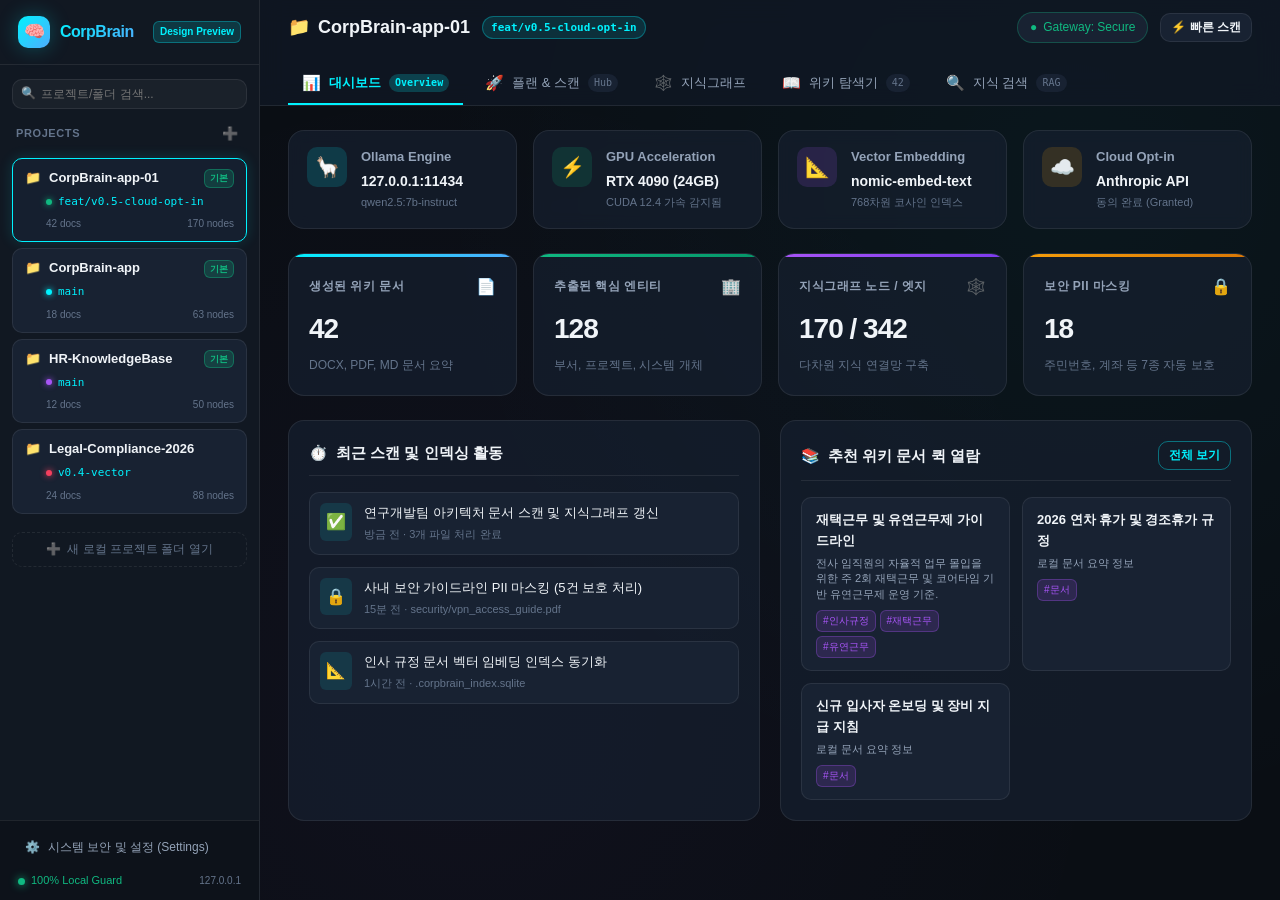
==== commit f3ccd3a2: "v0.6(docs): 스펙·실행 계획·grill 원장 5종 + 하네스 불변식 추가 인터뷰 1회와 grill 5라운드(토픽 30개 전부 RESOLVED)의 산출물을 정본 위치에 커밋" ====
--- a/gui_preview/index.html
+++ b/gui_preview/index.html
@@ -3,7 +3,7 @@
 <head>
   <meta charset="UTF-8">
   <meta name="viewport" content="width=device-width, initial-scale=1.0">
-  <title>CorpBrain v0.6 GUI - 100% 로컬 AI 지식 관리 솔루션</title>
+  <title>CorpBrain GUI 디자인 프리뷰 - 100% 로컬 AI 지식 관리 솔루션</title>
   <link rel="stylesheet" href="style.css">
 </head>
 <body>
@@ -20,7 +20,7 @@
           <h1>CorpBrain</h1>
         </div>
       </div>
-      <span class="brand-badge">v0.6 Preview</span>
+      <span class="brand-badge">Design Preview</span>
     </div>
 
     <div class="sidebar-scroll-area">
@@ -173,7 +173,6 @@
         <div class="tab-item" data-view="graph">
           <span class="tab-icon">🕸️</span>
           <span>지식그래프</span>
-          <span class="tab-badge" id="tab-badge-graph" style="background:rgba(0,242,254,0.15); color:var(--accent-cyan)">v0.6</span>
         </div>
         <div class="tab-item" data-view="wiki">
           <span class="tab-icon">📖</span>
@@ -446,7 +445,7 @@
     </section>
 
     <!-- =======================================================================
-         View 3: Knowledge Graph View (v0.6 Signature)
+         View 3: Knowledge Graph View
          ======================================================================= -->
     <section id="view-graph" class="view-content" style="padding:16px;">
       <div class="graph-view-wrapper">
--- a/gui_preview/style.css
+++ b/gui_preview/style.css
@@ -1,5 +1,5 @@
 /* ==========================================================================
-   CorpBrain v0.6 GUI Prototype Design System
+   CorpBrain GUI 디자인 프리뷰 Design System
    Aesthetic: Dark Modern Glassmorphism, Neon Cyan & Emerald Accents
    Architecture: 2-Axis (Sidebar Projects + Top Workspace Tabs)
    ========================================================================== */
